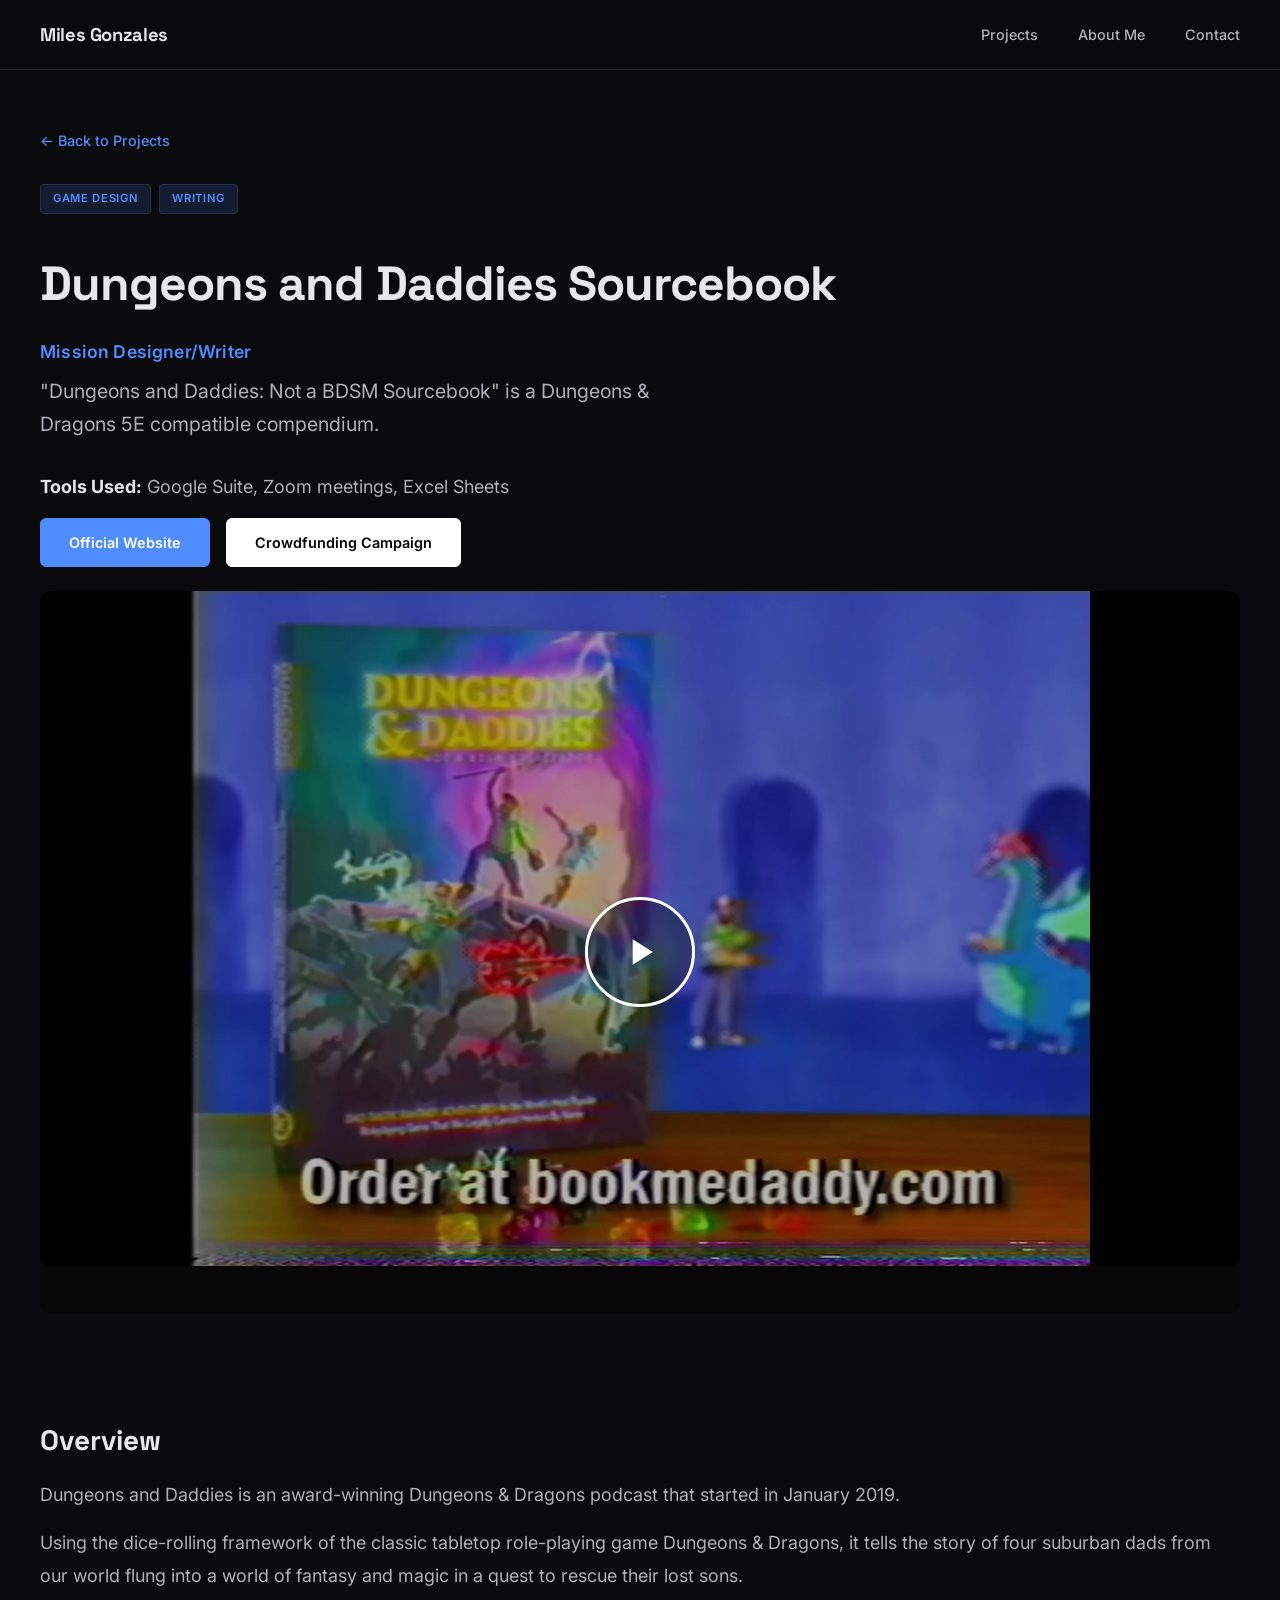
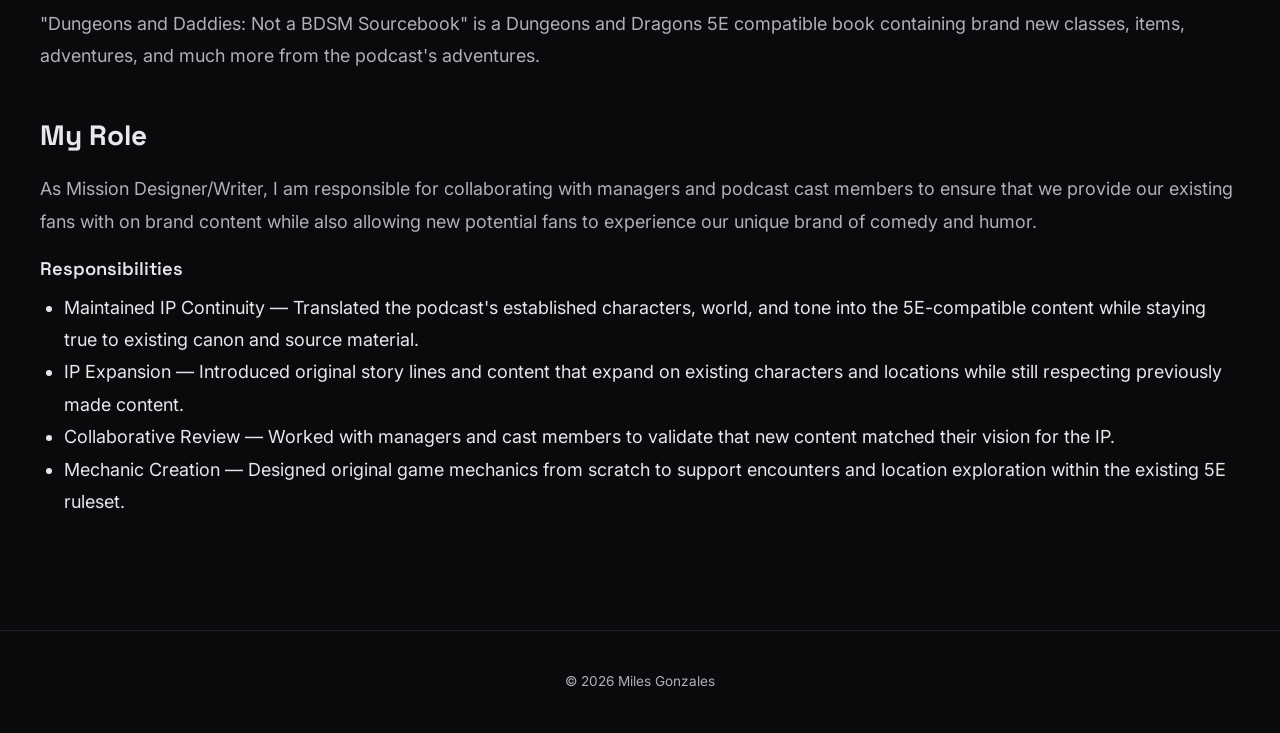
==== pages/dungeons-and-daddies-sourcebook.html @ c2783fa1 "Added content to D&Daddies Section" ====
<!DOCTYPE html>
<html lang="en">
<head>
  <meta charset="UTF-8">
  <meta name="viewport" content="width=device-width, initial-scale=1.0">
  <title>Dungeons and Daddies Sourcebook | Miles Gonzales</title>
  <link rel="stylesheet" href="../styles.css">
  <link rel="preconnect" href="https://fonts.googleapis.com">
  <link rel="preconnect" href="https://fonts.gstatic.com" crossorigin>
  <link href="https://fonts.googleapis.com/css2?family=Inter:wght@400;500;600;700&family=Space+Grotesk:wght@500;700&display=swap" rel="stylesheet">
  <style>
    .project-hero {
      padding: 8rem 2.5rem 4rem;
      max-width: 1400px;
      margin: 0 auto;
    }
    .project-hero .project-tag {
      position: static;
      display: inline-block;
      margin-bottom: 1rem;
    }
    .project-hero h1 {
      font-family: var(--font-display);
      font-size: clamp(2rem, 4vw, 3rem);
      font-weight: 700;
      letter-spacing: -0.02em;
      margin-bottom: 1rem;
    }
    .project-hero .lead {
      color: var(--text-muted);
      font-size: 1.225rem;
      line-height: 1.7;
      max-width: 640px;
      margin-bottom: 2rem;
    }
    .project-body {
      max-width: 1400px;
      margin: 0 auto;
      padding: 0 2.5rem 6rem;
    }
    .project-body h2 {
      font-family: var(--font-display);
      font-size: 1.75rem;
      font-weight: 700;
      margin: 2.5rem 0 1rem;
    }
    .project-body p {
      color: var(--text-muted);
      font-size: 1.125rem;
      line-height: 1.8;
      margin-bottom: 1rem;
    }
    .back-link {
      display: inline-flex;
      align-items: center;
      gap: 0.5rem;
      color: var(--accent);
      text-decoration: none;
      font-size: 0.9rem;
      font-weight: 500;
      margin-bottom: 2rem;
      transition: color 0.2s;
    }
    .back-link:hover { color: var(--accent-hover); }
    .project-cover {
      aspect-ratio: 16 / 9;
      border-radius: 12px;
      margin-bottom: 3rem;
    }

    @media (max-width: 768px) {
      .project-hero { padding: 6rem 1.5rem 2rem; }
      .project-body { padding: 0 1.5rem 4rem; }
    }
  </style>
</head>
<body>
  <nav class="navbar">
    <a href="../index.html" class="nav-logo">Miles Gonzales</a>
    <ul class="nav-links">
      <li><a href="../index.html#projects">Projects</a></li>
      <li><a href="../index.html#about">About Me</a></li>
      <li><a href="../index.html#contact">Contact</a></li>
    </ul>
    <button class="nav-toggle" aria-label="Toggle menu">
      <span></span><span></span><span></span>
    </button>
  </nav>

  <!-- ── Hero ── -->
  <section class="project-hero">
    <a href="../index.html#projects" class="back-link">&larr; Back to Projects</a>
    <div class="project-tags" style="display: flex; gap: 0.5rem; margin-bottom: 1rem;">
      <span class="project-tag">Game Design</span>
      <span class="project-tag">Writing</span>
    </div>
    <h1>Dungeons and Daddies Sourcebook</h1>
    <p class="project-role" style="color: var(--text); font-weight: 600; font-size: 1.1rem; margin-bottom: 0.5rem;">Mission Designer/Writer</p>
    <p class="lead">"Dungeons and Daddies: Not a BDSM Sourcebook" is a Dungeons &amp; Dragons 5E compatible compendium.</p>
    <p style="color: var(--text-muted); font-size: 1.125rem; margin-bottom: 1rem;"><strong style="color: var(--text);">Tools Used:</strong> Google Suite, Zoom meetings, Excel Sheets</p>
    <div style="display: flex; gap: 1rem; margin-bottom: 1.5rem;">
      <a href="https://www.dungeonsanddaddies.com/" class="btn btn-primary" target="_blank" rel="noopener">Official Website</a>
      <a href="https://www.backerkit.com/c/projects/rocketjump/dungeons-and-daddies-not-a-bdsm-sourcebook" class="btn btn-white" target="_blank" rel="noopener">Crowdfunding Campaign</a>
    </div>
    <div class="trailer-wrapper" style="position: relative; width: 100%; border-radius: 12px; overflow: hidden; cursor: pointer;" onclick="playTrailer(this)">
      <video class="project-cover" preload="metadata" poster="../Resources/Dungeons%20and%20Daddies%20Sourcebook/commercial-first-frame.jpg" style="width: 100%; border-radius: 12px; display: block;">
        <source src="../Resources/Dungeons%20and%20Daddies%20Sourcebook/obscure%2080s%20animated%20ttrpg%20commercial.mp4" type="video/mp4">
        Your browser does not support the video tag.
      </video>
      <div class="trailer-play-btn" style="position: absolute; inset: 0; display: flex; align-items: center; justify-content: center; background: rgba(0,0,0,0.3); transition: background 0.3s;">
        <div style="width: 110px; height: 110px; border-radius: 50%; background: rgba(0,0,0,0.35); border: 3px solid #fff; display: flex; align-items: center; justify-content: center; transition: transform 0.2s;">
          <svg width="44" height="44" viewBox="0 0 24 24" fill="none">
            <path d="M8 5v14l11-7L8 5z" fill="#fff"/>
          </svg>
        </div>
      </div>
    </div>
  </section>

  <div class="project-body" style="padding-top: 0;">
    <h2>Overview</h2>
    <p>Dungeons and Daddies is an award-winning Dungeons &amp; Dragons podcast that started in January 2019.</p>
    <p>Using the dice-rolling framework of the classic tabletop role-playing game Dungeons &amp; Dragons, it tells the story of four suburban dads from our world flung into a world of fantasy and magic in a quest to rescue their lost sons.</p>
    <p>"Dungeons and Daddies: Not a BDSM Sourcebook" is a Dungeons and Dragons 5E compatible book containing brand new classes, items, adventures, and much more from the podcast's adventures.</p>

    <h2>My Role</h2>
    <p>As Mission Designer/Writer, I am responsible for collaborating with managers and podcast cast members to ensure that we provide our existing fans with on brand content while also allowing new potential fans to experience our unique brand of comedy and humor.</p>
    <h3 style="font-family: var(--font-display); font-size: 1.15rem; font-weight: 600; margin: 1rem 0 0.5rem; color: var(--text);">Responsibilities</h3>
    <ul style="list-style: disc; padding-left: 1.5rem; color: var(--text); margin-bottom: 1rem; font-size: 1.125rem; line-height: 1.8;">
      <li>Maintained IP Continuity &mdash; Translated the podcast's established characters, world, and tone into the 5E-compatible content while staying true to existing canon and source material.</li>
      <li>IP Expansion &mdash; Introduced original story lines and content that expand on existing characters and locations while still respecting previously made content.</li>
      <li>Collaborative Review &mdash; Worked with managers and cast members to validate that new content matched their vision for the IP.</li>
      <li>Mechanic Creation &mdash; Designed original game mechanics from scratch to support encounters and location exploration within the existing 5E ruleset.</li>
    </ul>
  </div>

  <footer class="footer">
    <p>&copy; 2026 Miles Gonzales</p>
  </footer>

  <script>
    function playTrailer(wrapper) {
      const video = wrapper.querySelector('video');
      const btn = wrapper.querySelector('.trailer-play-btn');
      btn.style.display = 'none';
      video.controls = true;
      video.currentTime = 0;
      video.volume = 0.4;
      video.play();
      wrapper.style.cursor = 'default';
      wrapper.onclick = null;
    }
  </script>
</body>
</html>
---- styles.css ----
*,
*::before,
*::after {
  margin: 0;
  padding: 0;
  box-sizing: border-box;
}

:root {
  --bg: #0a0a0c;
  --surface: #121215;
  --surface-light: #1a1a1f;
  --border: #222228;
  --text: #e8e8ec;
  --text-muted: #b0b0b8;
  --accent: #4f8cff;
  --accent-hover: #6fa0ff;
  --accent-glow: rgba(79, 140, 255, 0.15);
  --font-body: 'Inter', -apple-system, BlinkMacSystemFont, "Segoe UI", sans-serif;
  --font-display: 'Space Grotesk', 'Inter', sans-serif;
}

html {
  scroll-behavior: smooth;
}

body {
  font-family: var(--font-body);
  background: var(--bg);
  color: var(--text);
  line-height: 1.6;
  overflow-x: hidden;
}

/* ── Navbar ── */
.navbar {
  display: flex;
  align-items: center;
  justify-content: space-between;
  padding: 1.25rem 2.5rem;
  background: rgba(10, 10, 12, 0.85);
  backdrop-filter: blur(16px);
  -webkit-backdrop-filter: blur(16px);
  border-bottom: 1px solid var(--border);
  position: fixed;
  top: 0;
  left: 0;
  right: 0;
  z-index: 100;
}

.nav-logo {
  font-family: var(--font-display);
  font-size: 1.15rem;
  font-weight: 700;
  color: var(--text);
  text-decoration: none;
  letter-spacing: -0.02em;
}

.nav-links {
  display: flex;
  list-style: none;
  gap: 2.5rem;
}

.nav-links a {
  color: var(--text-muted);
  text-decoration: none;
  font-size: 0.9rem;
  font-weight: 500;
  transition: color 0.2s;
}

.nav-links a:hover {
  color: var(--text);
}

.nav-toggle {
  display: none;
  flex-direction: column;
  gap: 5px;
  background: none;
  border: none;
  cursor: pointer;
  padding: 4px;
}

.nav-toggle span {
  display: block;
  width: 22px;
  height: 2px;
  background: var(--text);
  border-radius: 2px;
  transition: transform 0.3s, opacity 0.3s;
}

/* ── Hero ── */
.hero {
  position: relative;
  min-height: 60vh;
  display: flex;
  align-items: center;
  justify-content: center;
  padding: 8rem 2.5rem 4rem;
  overflow: hidden;
}

.hero-backdrop {
  position: absolute;
  inset: 0;
  background:
    radial-gradient(ellipse 80% 60% at 20% 40%, rgba(79, 140, 255, 0.06) 0%, transparent 70%),
    radial-gradient(ellipse 60% 50% at 80% 60%, rgba(120, 80, 255, 0.04) 0%, transparent 70%);
  pointer-events: none;
}

.hero-content {
  position: relative;
  max-width: 1400px;
  width: 100%;
  padding: 0 2.5rem;
}

.hero-inner {
  display: flex;
  align-items: center;
  gap: 3.5rem;
}

.hero-text {
  flex: 1;
}

.hero-headshot {
  flex-shrink: 0;
  width: 340px;
  align-self: stretch;
  border-radius: 16px;
  overflow: hidden;
  border: 3px solid var(--border);
  box-shadow: 0 8px 32px rgba(0, 0, 0, 0.4), 0 0 0 1px rgba(79, 140, 255, 0.1);
  opacity: 0;
  transform: scale(0.9);
  animation: fadeUp 0.6s ease forwards 0.8s;
}

.hero-headshot img {
  width: 100%;
  height: 100%;
  object-fit: cover;
}

.hero-greeting {
  font-size: 1rem;
  font-weight: 500;
  color: var(--accent);
  letter-spacing: 0.08em;
  text-transform: uppercase;
  margin-bottom: 1.25rem;
  opacity: 0;
  transform: translateY(20px);
  animation: fadeUp 0.6s ease forwards 0.2s;
}

.hero-title {
  font-family: var(--font-display);
  font-size: clamp(2.5rem, 6vw, 4.5rem);
  font-weight: 700;
  line-height: 1.15;
  letter-spacing: -0.03em;
  margin-bottom: 1.5rem;
}

.hero-line {
  display: block;
  opacity: 0;
  transform: translateY(30px);
  animation: fadeUp 0.6s ease forwards;
}

.hero-line:nth-child(1) { animation-delay: 0.4s; }
.hero-line:nth-child(2) { animation-delay: 0.55s; color: var(--text-muted); }
.hero-line:nth-child(3) { animation-delay: 0.7s; color: var(--text-muted); }

.hero-subtitle {
  font-size: 1.1rem;
  color: var(--text-muted);
  max-width: 540px;
  line-height: 1.7;
  margin-bottom: 2.5rem;
  opacity: 0;
  transform: translateY(20px);
  animation: fadeUp 0.6s ease forwards 0.9s;
}

.hero-cta {
  display: flex;
  gap: 1rem;
  flex-wrap: wrap;
  opacity: 0;
  transform: translateY(20px);
  animation: fadeUp 0.6s ease forwards 1.1s;
}

.hero-scroll-hint {
  display: none;
}

.scroll-line {
  width: 1px;
  height: 40px;
  background: linear-gradient(to bottom, var(--text-muted), transparent);
  animation: scrollPulse 2s ease-in-out infinite;
}

@keyframes fadeUp {
  to { opacity: 1; transform: translateY(0); }
}

@keyframes fadeIn {
  to { opacity: 1; }
}

@keyframes scrollPulse {
  0%, 100% { opacity: 0.4; }
  50% { opacity: 1; }
}

/* ── Buttons ── */
.btn {
  display: inline-block;
  padding: 0.75rem 1.75rem;
  font-size: 0.9rem;
  font-weight: 600;
  font-family: var(--font-body);
  text-decoration: none;
  border-radius: 6px;
  transition: all 0.25s ease;
  cursor: pointer;
}

.btn-primary {
  background: var(--accent);
  color: #fff;
  border: 1px solid var(--accent);
}

.btn-primary:hover {
  background: var(--accent-hover);
  box-shadow: 0 4px 24px var(--accent-glow);
}

.btn-outline {
  background: transparent;
  color: var(--text);
  border: 1px solid #fff;
}

.btn-outline:hover {
  border-color: var(--accent);
  background: var(--accent);
  color: #fff;
}

.btn-white {
  background: #fff;
  color: #000;
  border: 1px solid #fff;
}

.btn-white:hover {
  background: transparent;
  color: #fff;
  border-color: #fff;
}

/* ── Sections ── */
.section {
  max-width: 1400px;
  margin: 0 auto;
  padding: 6rem 2.5rem;
}

.section-label {
  font-size: 0.8rem;
  font-weight: 600;
  color: var(--accent);
  letter-spacing: 0.1em;
  text-transform: uppercase;
  margin-bottom: 0.5rem;
}

.section-title {
  font-family: var(--font-display);
  font-size: clamp(1.75rem, 3vw, 2.5rem);
  font-weight: 700;
  letter-spacing: -0.02em;
  margin-bottom: 3rem;
}

/* ── Projects ── */
.project-list {
  display: flex;
  flex-direction: column;
  gap: 3.5rem;
}

.project-card {
  display: grid;
  grid-template-columns: 3fr 2fr;
  gap: 0;
  background: var(--surface);
  border: 1px solid var(--border);
  border-radius: 14px;
  overflow: hidden;
  transition: border-color 0.35s ease, box-shadow 0.35s ease;
}

.project-card.is-hidden {
  display: none;
}

.project-card:hover {
  border-color: rgba(79, 140, 255, 0.2);
  box-shadow: 0 12px 40px rgba(0, 0, 0, 0.3);
}

/* Gallery: large image on top, horizontal thumbs below */
.project-gallery {
  display: flex;
  flex-direction: column;
  gap: 4px;
  padding: 4px;
  background: #0e0e11;
}

.gallery-main {
  position: relative;
  aspect-ratio: 16 / 9;
  border-radius: 8px;
  overflow: hidden;
}

.main-image {
  position: absolute;
  inset: 0;
  opacity: 0;
  transition: opacity 0.35s ease;
  background-size: contain;
  background-position: center;
  background-repeat: no-repeat;
  background-color: #0e0e11;
}

.main-image.active {
  opacity: 1;
}

video.main-image {
  width: 100%;
  height: 100%;
  object-fit: contain;
}

.gallery-thumbs {
  display: flex;
  flex-direction: row;
  gap: 4px;
  height: 72px;
}

.gallery-thumb {
  flex: 1;
  border: 2px solid transparent;
  border-radius: 6px;
  cursor: pointer;
  transition: border-color 0.2s, opacity 0.2s;
  opacity: 0.45;
  background-size: contain;
  background-position: center;
  background-repeat: no-repeat;
  background-color: #0e0e11;
}

.gallery-thumb:hover {
  opacity: 0.75;
}

.gallery-thumb.active {
  border-color: var(--accent);
  opacity: 1;
}

.gallery-thumb-video {
  position: relative;
  background-color: #1a1a1f;
}

.thumb-play-icon {
  position: absolute;
  inset: 0;
  display: flex;
  align-items: center;
  justify-content: center;
  color: #fff;
  font-size: 1rem;
  background: rgba(0, 0, 0, 0.35);
  text-shadow: 0 1px 3px rgba(0, 0, 0, 0.8);
}

/* Project info panel */
.project-tag {
  display: inline-block;
  padding: 0.3rem 0.75rem;
  font-size: 0.7rem;
  font-weight: 600;
  text-transform: uppercase;
  letter-spacing: 0.06em;
  color: var(--accent);
  background: var(--accent-glow);
  border: 1px solid rgba(79, 140, 255, 0.15);
  border-radius: 4px;
  align-self: flex-start;
}

.project-tags {
  display: flex;
  gap: 0.5rem;
  margin-bottom: 1.25rem;
}

.project-info {
  padding: 2.5rem 2.5rem;
  display: flex;
  flex-direction: column;
  justify-content: center;
}

.project-info h4 {
  font-family: var(--font-display);
  font-size: 2rem;
  font-weight: 700;
  margin-bottom: 0.75rem;
  letter-spacing: -0.02em;
  padding-bottom: 0.75rem;
  border-bottom: 2px solid var(--accent);
  display: inline-block;
}

.project-info p {
  color: var(--text-muted);
  font-size: 0.95rem;
  line-height: 1.75;
  margin-bottom: 1.25rem;
}

.project-role {
  color: var(--accent) !important;
  font-weight: 600;
  font-size: 1.1rem;
  margin-bottom: 1.25rem;
  letter-spacing: 0.01em;
}

.project-info h5 {
  font-family: var(--font-display);
  font-size: 0.85rem;
  font-weight: 600;
  text-transform: uppercase;
  letter-spacing: 0.06em;
  color: var(--text);
  margin-bottom: 0.6rem;
}

.project-info ul {
  list-style: none;
  margin-bottom: 1.75rem;
}

.project-info ul li {
  position: relative;
  padding-left: 1.1rem;
  color: var(--text);
  font-size: 0.88rem;
  line-height: 1.7;
  margin-bottom: 0.35rem;
}

.project-info ul li::before {
  content: '';
  position: absolute;
  left: 0;
  top: 0.55em;
  width: 5px;
  height: 5px;
  border-radius: 50%;
  background: var(--accent);
}

.btn-sm {
  padding: 0.85rem 2rem;
  font-size: 1rem;
  align-self: flex-start;
}

/* ── About ── */
.about-grid {
  display: grid;
  grid-template-columns: 1fr 1fr;
  gap: 3rem;
  align-items: stretch;
}
.about-photo {
  position: relative;
  overflow: hidden;
  border-radius: 12px;
}
.about-photo img {
  position: absolute;
  top: 0;
  left: 0;
  width: 100%;
  height: 100%;
  object-fit: cover;
}

.about-text p {
  color: var(--text-muted);
  font-size: 1.05rem;
  line-height: 1.75;
  margin-bottom: 1rem;
}

.about-disciplines {
  display: flex;
  flex-direction: column;
  gap: 1.5rem;
}

.discipline {
  padding: 1.25rem 1.5rem;
  background: var(--surface);
  border: 1px solid var(--border);
  border-radius: 10px;
  transition: border-color 0.25s;
}

.discipline:hover {
  border-color: rgba(79, 140, 255, 0.25);
}

.discipline h4 {
  font-family: var(--font-display);
  font-size: 1rem;
  font-weight: 700;
  margin-bottom: 0.4rem;
  color: var(--text);
}

.discipline p {
  color: var(--text-muted);
  font-size: 0.85rem;
  line-height: 1.6;
}

/* ── Contact ── */
.section-contact {
  text-align: center;
}

.contact-text {
  color: var(--text-muted);
  font-size: 1.1rem;
  margin-bottom: 2rem;
}

.contact-links {
  display: flex;
  gap: 1rem;
  justify-content: center;
  flex-wrap: wrap;
}

/* ── Footer ── */
.footer {
  text-align: center;
  padding: 2.5rem;
  color: var(--text-muted);
  border-top: 1px solid var(--border);
  font-size: 0.85rem;
}

/* ── Scroll reveal ── */
.reveal {
  opacity: 0;
  transform: translateY(32px);
  transition: opacity 0.7s ease, transform 0.7s ease;
}

.reveal.visible {
  opacity: 1;
  transform: translateY(0);
}

/* ── Responsive ── */
@media (max-width: 768px) {
  .navbar {
    padding: 1rem 1.5rem;
  }

  .nav-links {
    display: none;
    position: absolute;
    top: 100%;
    left: 0;
    right: 0;
    flex-direction: column;
    background: rgba(10, 10, 12, 0.95);
    backdrop-filter: blur(16px);
    padding: 1.5rem;
    gap: 1.25rem;
    border-bottom: 1px solid var(--border);
  }

  .nav-links.open {
    display: flex;
  }

  .nav-toggle {
    display: flex;
  }

  .hero {
    padding: 7rem 1.5rem 3rem;
    min-height: 50vh;
  }

  .hero-inner {
    flex-direction: column-reverse;
    gap: 2rem;
    text-align: center;
  }

  .hero-headshot {
    width: 100%;
    height: 240px;
  }

  .hero-cta {
    justify-content: center;
  }

  .hero-subtitle {
    font-size: 1rem;
  }

  .section {
    padding: 4rem 1.5rem;
  }

  .project-card {
    grid-template-columns: 1fr;
  }

  .gallery-main {
    aspect-ratio: 16 / 9;
  }

  .gallery-thumbs {
    height: 56px;
  }

  .project-info {
    padding: 1.5rem;
  }

  .project-info h4 {
    font-size: 1.35rem;
  }

  .about-grid {
    grid-template-columns: 1fr;
    gap: 2rem;
  }

  .hero-scroll-hint {
    display: none;
  }
}
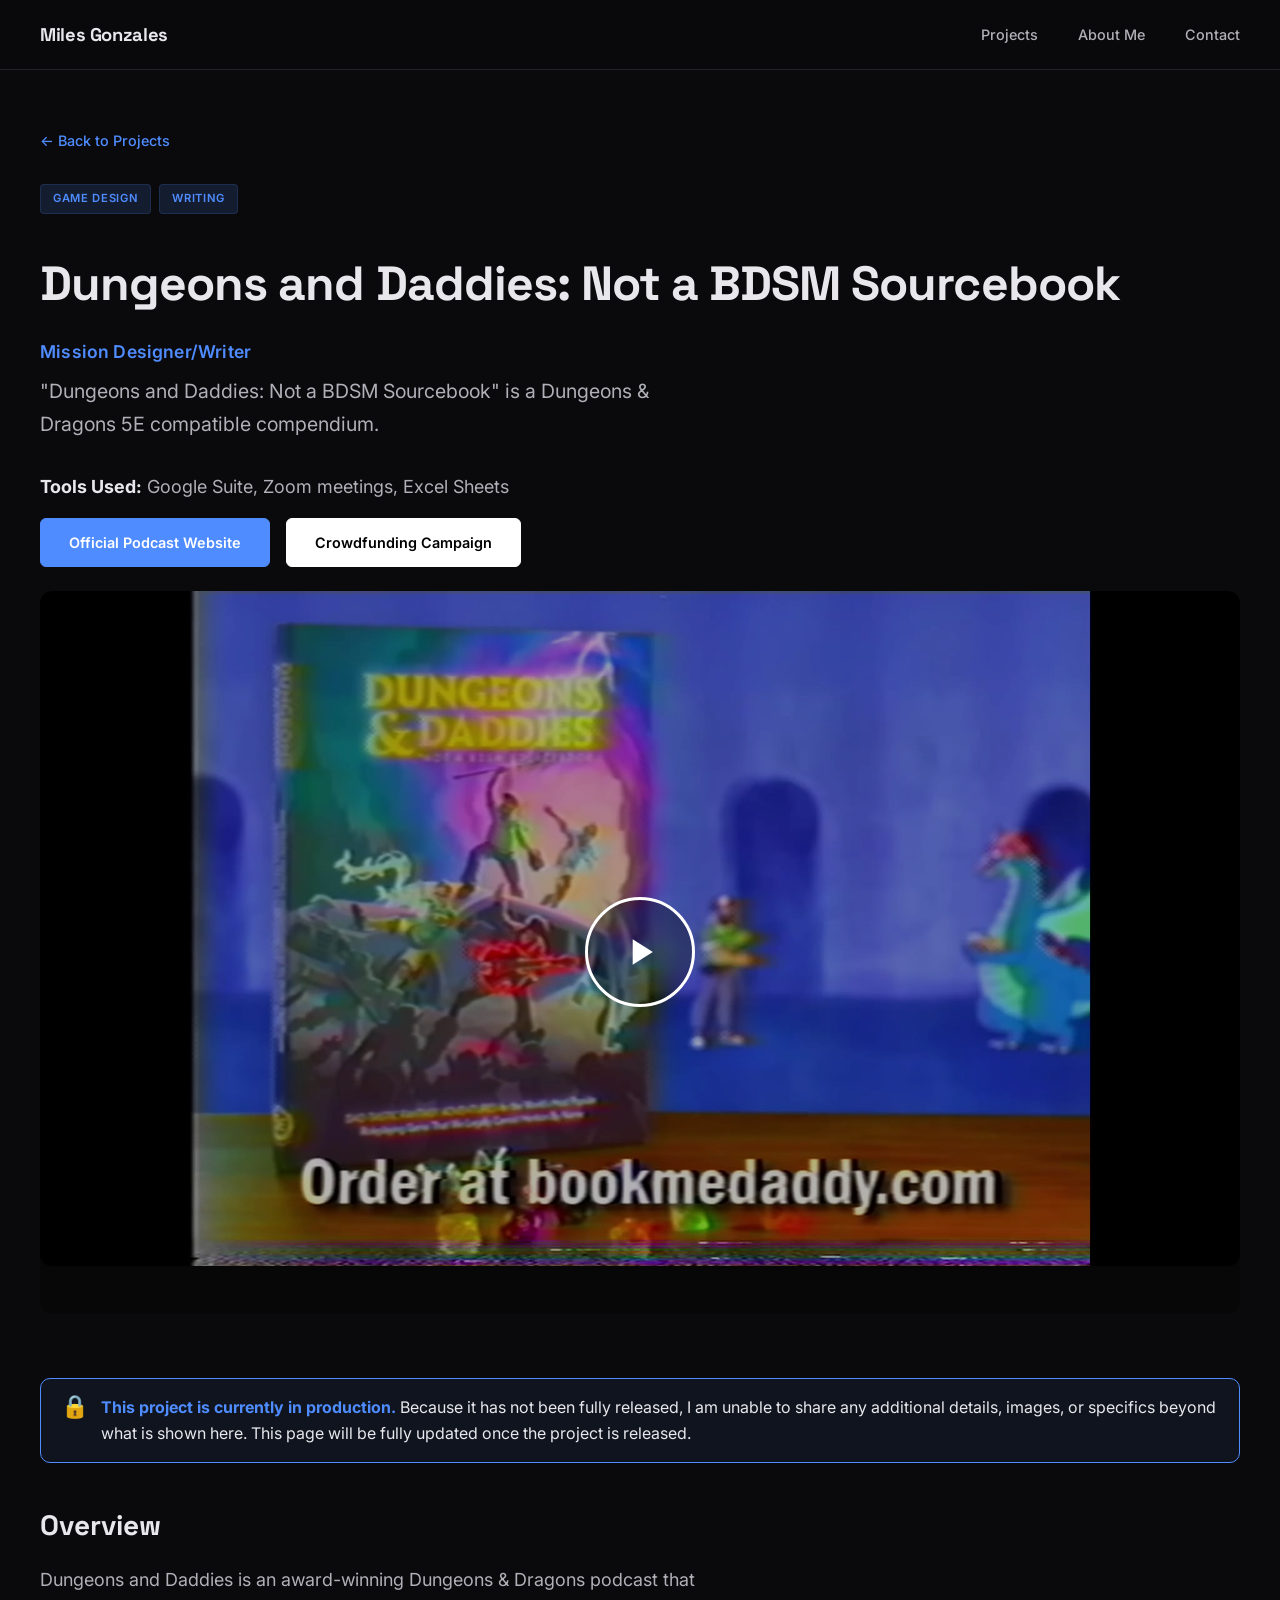
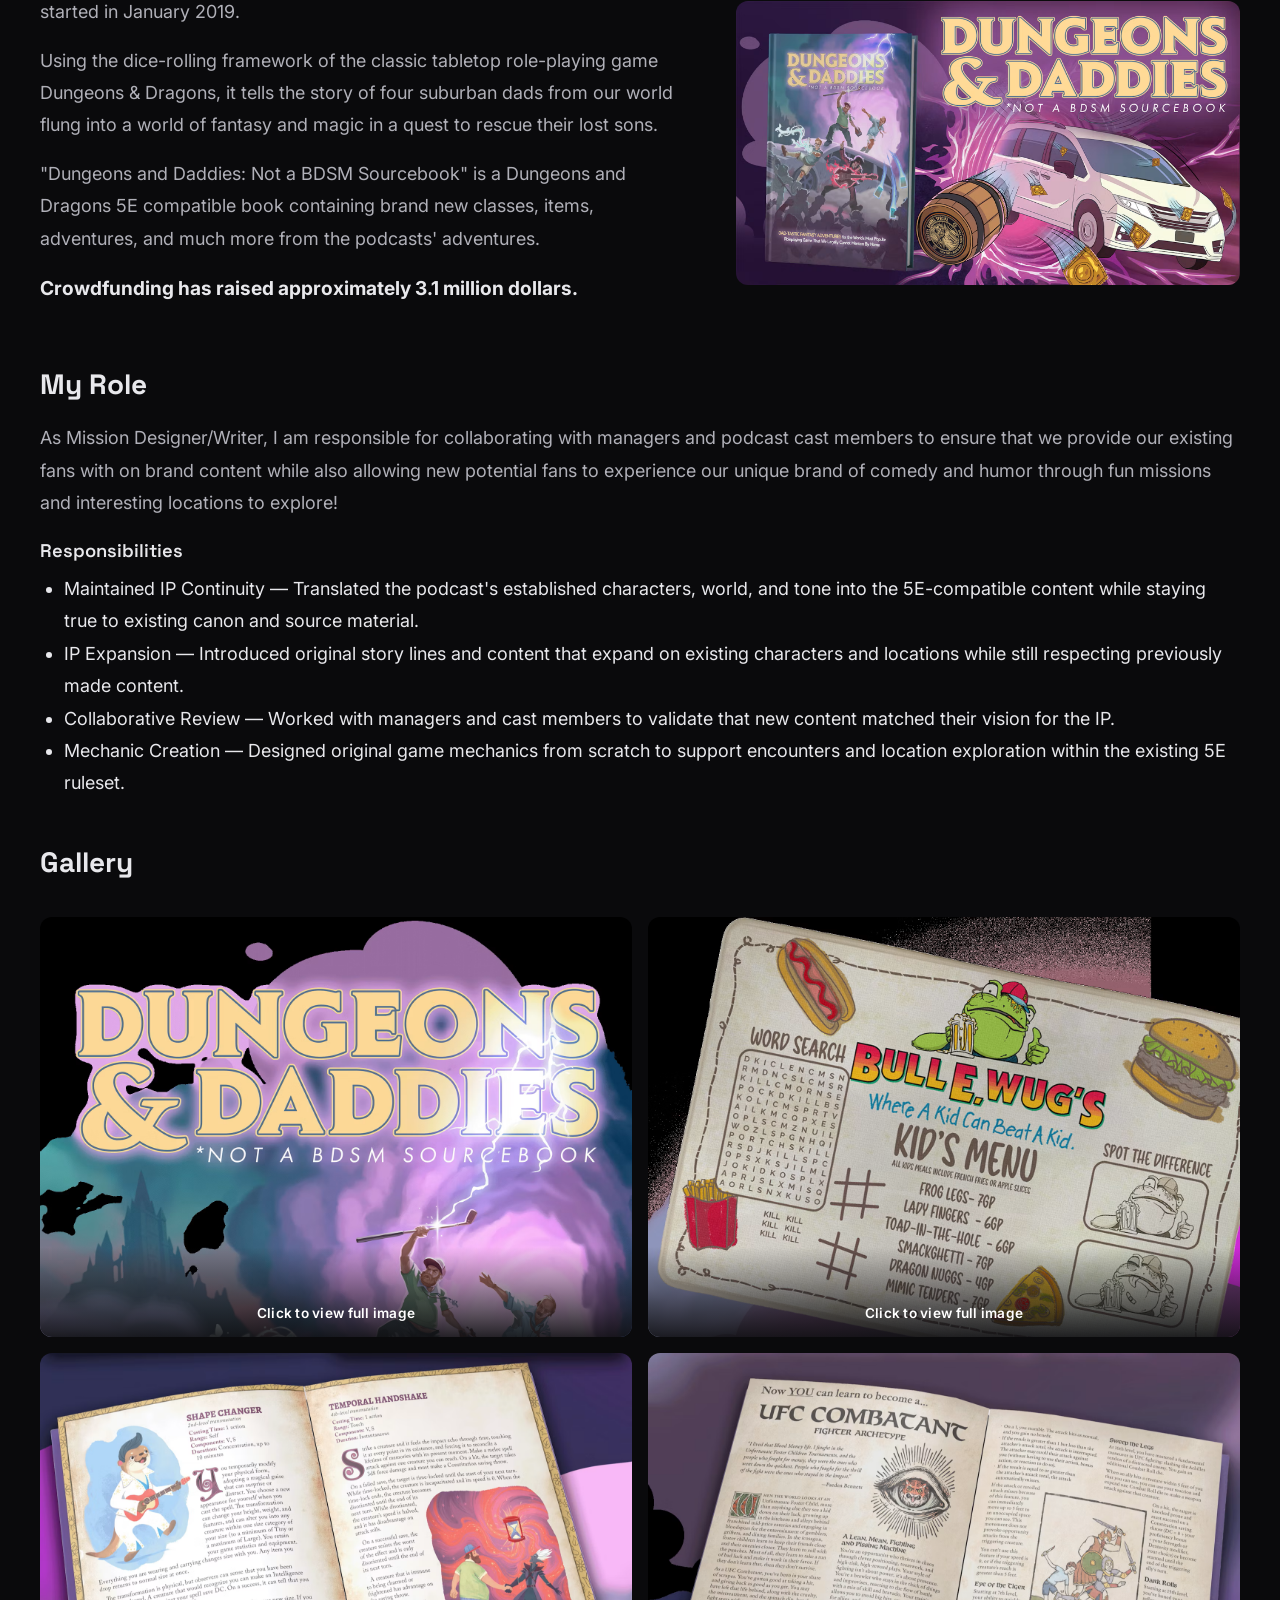
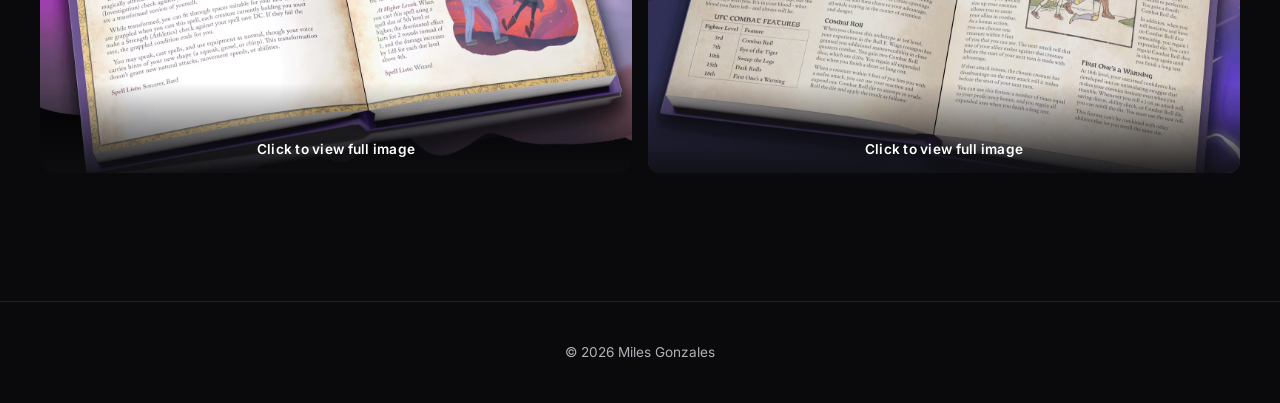
==== commit 563eae3b: "Finished Dungeons and Daddies section" ====
--- a/pages/dungeons-and-daddies-sourcebook.html
+++ b/pages/dungeons-and-daddies-sourcebook.html
@@ -3,7 +3,7 @@
 <head>
   <meta charset="UTF-8">
   <meta name="viewport" content="width=device-width, initial-scale=1.0">
-  <title>Dungeons and Daddies Sourcebook | Miles Gonzales</title>
+  <title>Dungeons and Daddies: Not a BDSM Sourcebook | Miles Gonzales</title>
   <link rel="stylesheet" href="../styles.css">
   <link rel="preconnect" href="https://fonts.googleapis.com">
   <link rel="preconnect" href="https://fonts.gstatic.com" crossorigin>
@@ -68,9 +68,96 @@
       margin-bottom: 3rem;
     }
 
+    .dd-gallery {
+      display: grid;
+      grid-template-columns: repeat(2, 1fr);
+      gap: 1rem;
+      margin: 2rem 0;
+    }
+    .dd-gallery-item {
+      position: relative;
+      width: 100%;
+      height: 420px;
+      overflow: hidden;
+      border-radius: 12px;
+      cursor: pointer;
+    }
+    .dd-gallery-item img {
+      width: 100%;
+      display: block;
+      object-fit: cover;
+      object-position: top;
+      transition: transform 0.3s;
+    }
+    .dd-gallery-item:hover img {
+      transform: scale(1.02);
+    }
+    .dd-gallery-fade {
+      position: absolute;
+      inset: auto 0 0 0;
+      height: 90px;
+      background: linear-gradient(to bottom, rgba(14,14,17,0) 0%, rgba(14,14,17,0.9) 100%);
+      display: flex;
+      align-items: flex-end;
+      justify-content: center;
+      padding-bottom: 0.75rem;
+      color: #fff;
+      font-size: 0.85rem;
+      font-weight: 600;
+      letter-spacing: 0.02em;
+      pointer-events: none;
+    }
+
+    /* Lightbox styles */
+    .lightbox {
+      display: none;
+      position: fixed;
+      top: 0;
+      left: 0;
+      width: 100%;
+      height: 100%;
+      background: rgba(0, 0, 0, 0.9);
+      z-index: 1000;
+      justify-content: center;
+      align-items: center;
+      cursor: pointer;
+    }
+    .lightbox.open {
+      display: flex;
+    }
+    .lightbox img {
+      max-width: 90%;
+      max-height: 90%;
+      border-radius: 12px;
+      object-fit: contain;
+      cursor: default;
+      animation: lightboxFadeIn 0.3s ease;
+    }
+    @keyframes lightboxFadeIn {
+      from { opacity: 0; transform: scale(0.95); }
+      to { opacity: 1; transform: scale(1); }
+    }
+    .lightbox-close {
+      position: absolute;
+      top: 1.5rem;
+      right: 2rem;
+      background: none;
+      border: none;
+      color: #fff;
+      font-size: 2.5rem;
+      cursor: pointer;
+      opacity: 0.7;
+      transition: opacity 0.2s;
+    }
+    .lightbox-close:hover {
+      opacity: 1;
+    }
+
     @media (max-width: 768px) {
       .project-hero { padding: 6rem 1.5rem 2rem; }
       .project-body { padding: 0 1.5rem 4rem; }
+      .dd-gallery { grid-template-columns: 1fr; }
+      .dd-overview-row { flex-direction: column !important; }
     }
   </style>
 </head>
@@ -94,12 +181,12 @@
       <span class="project-tag">Game Design</span>
       <span class="project-tag">Writing</span>
     </div>
-    <h1>Dungeons and Daddies Sourcebook</h1>
+    <h1>Dungeons and Daddies: Not a BDSM Sourcebook</h1>
     <p class="project-role" style="color: var(--text); font-weight: 600; font-size: 1.1rem; margin-bottom: 0.5rem;">Mission Designer/Writer</p>
     <p class="lead">"Dungeons and Daddies: Not a BDSM Sourcebook" is a Dungeons &amp; Dragons 5E compatible compendium.</p>
     <p style="color: var(--text-muted); font-size: 1.125rem; margin-bottom: 1rem;"><strong style="color: var(--text);">Tools Used:</strong> Google Suite, Zoom meetings, Excel Sheets</p>
     <div style="display: flex; gap: 1rem; margin-bottom: 1.5rem;">
-      <a href="https://www.dungeonsanddaddies.com/" class="btn btn-primary" target="_blank" rel="noopener">Official Website</a>
+      <a href="https://www.dungeonsanddaddies.com/" class="btn btn-primary" target="_blank" rel="noopener">Official Podcast Website</a>
       <a href="https://www.backerkit.com/c/projects/rocketjump/dungeons-and-daddies-not-a-bdsm-sourcebook" class="btn btn-white" target="_blank" rel="noopener">Crowdfunding Campaign</a>
     </div>
     <div class="trailer-wrapper" style="position: relative; width: 100%; border-radius: 12px; overflow: hidden; cursor: pointer;" onclick="playTrailer(this)">
@@ -118,13 +205,23 @@
   </section>
 
   <div class="project-body" style="padding-top: 0;">
+    <div style="display: flex; gap: 0.75rem; align-items: flex-start; background: rgba(79, 140, 255, 0.08); border: 1px solid var(--accent); border-radius: 10px; padding: 1rem 1.25rem; margin-bottom: 2rem;">
+      <span style="font-size: 1.4rem; line-height: 1;">&#128274;</span>
+      <p style="margin: 0; color: var(--text); font-size: 1rem; line-height: 1.6;"><strong style="color: var(--accent);">This project is currently in production.</strong> Because it has not been fully released, I am unable to share any additional details, images, or specifics beyond what is shown here. This page will be fully updated once the project is released.</p>
+    </div>
     <h2>Overview</h2>
-    <p>Dungeons and Daddies is an award-winning Dungeons &amp; Dragons podcast that started in January 2019.</p>
-    <p>Using the dice-rolling framework of the classic tabletop role-playing game Dungeons &amp; Dragons, it tells the story of four suburban dads from our world flung into a world of fantasy and magic in a quest to rescue their lost sons.</p>
-    <p>"Dungeons and Daddies: Not a BDSM Sourcebook" is a Dungeons and Dragons 5E compatible book containing brand new classes, items, adventures, and much more from the podcast's adventures.</p>
+    <div class="dd-overview-row" style="display: flex; gap: 2.5rem; align-items: center;">
+      <div style="flex: 1.3; min-width: 0;">
+        <p>Dungeons and Daddies is an award-winning Dungeons &amp; Dragons podcast that started in January 2019.</p>
+        <p>Using the dice-rolling framework of the classic tabletop role-playing game Dungeons &amp; Dragons, it tells the story of four suburban dads from our world flung into a world of fantasy and magic in a quest to rescue their lost sons.</p>
+        <p>"Dungeons and Daddies: Not a BDSM Sourcebook" is a Dungeons and Dragons 5E compatible book containing brand new classes, items, adventures, and much more from the podcasts' adventures.</p>
+        <p style="font-size: 1.2em;"><strong style="color: var(--text);">Crowdfunding has raised approximately 3.1 million dollars.</strong></p>
+      </div>
+      <img src="../Resources/Dungeons%20and%20Daddies%20Sourcebook/Dungeons%20and%20Daddies%20Sourcebook%20Landscape@1.5x.png" alt="Dungeons and Daddies Sourcebook Landscape" onclick="openLightbox(this.src)" style="flex: 1; min-width: 0; width: 100%; border-radius: 12px; cursor: pointer;">
+    </div>
 
     <h2>My Role</h2>
-    <p>As Mission Designer/Writer, I am responsible for collaborating with managers and podcast cast members to ensure that we provide our existing fans with on brand content while also allowing new potential fans to experience our unique brand of comedy and humor.</p>
+    <p>As Mission Designer/Writer, I am responsible for collaborating with managers and podcast cast members to ensure that we provide our existing fans with on brand content while also allowing new potential fans to experience our unique brand of comedy and humor through fun missions and interesting locations to explore!</p>
     <h3 style="font-family: var(--font-display); font-size: 1.15rem; font-weight: 600; margin: 1rem 0 0.5rem; color: var(--text);">Responsibilities</h3>
     <ul style="list-style: disc; padding-left: 1.5rem; color: var(--text); margin-bottom: 1rem; font-size: 1.125rem; line-height: 1.8;">
       <li>Maintained IP Continuity &mdash; Translated the podcast's established characters, world, and tone into the 5E-compatible content while staying true to existing canon and source material.</li>
@@ -132,6 +229,32 @@
       <li>Collaborative Review &mdash; Worked with managers and cast members to validate that new content matched their vision for the IP.</li>
       <li>Mechanic Creation &mdash; Designed original game mechanics from scratch to support encounters and location exploration within the existing 5E ruleset.</li>
     </ul>
+
+    <h2>Gallery</h2>
+    <div class="dd-gallery">
+      <div class="dd-gallery-item" onclick="openLightbox('../Resources/Dungeons%20and%20Daddies%20Sourcebook/Dungeons%20and%20Daddies%20Book.png')">
+        <img src="../Resources/Dungeons%20and%20Daddies%20Sourcebook/Dungeons%20and%20Daddies%20Book.png" alt="Dungeons and Daddies Sourcebook Book">
+        <div class="dd-gallery-fade">Click to view full image</div>
+      </div>
+      <div class="dd-gallery-item" onclick="openLightbox('../Resources/Dungeons%20and%20Daddies%20Sourcebook/Adventures.png')">
+        <img src="../Resources/Dungeons%20and%20Daddies%20Sourcebook/Adventures.png" alt="Dungeons and Daddies Sourcebook Adventures">
+        <div class="dd-gallery-fade">Click to view full image</div>
+      </div>
+      <div class="dd-gallery-item" onclick="openLightbox('../Resources/Dungeons%20and%20Daddies%20Sourcebook/Book%20image%201.png')">
+        <img src="../Resources/Dungeons%20and%20Daddies%20Sourcebook/Book%20image%201.png" alt="Dungeons and Daddies Sourcebook Book Image 1">
+        <div class="dd-gallery-fade">Click to view full image</div>
+      </div>
+      <div class="dd-gallery-item" onclick="openLightbox('../Resources/Dungeons%20and%20Daddies%20Sourcebook/Book%202.png')">
+        <img src="../Resources/Dungeons%20and%20Daddies%20Sourcebook/Book%202.png" alt="Dungeons and Daddies Sourcebook Book 2">
+        <div class="dd-gallery-fade">Click to view full image</div>
+      </div>
+    </div>
+  </div>
+
+  <!-- Lightbox Modal -->
+  <div id="lightbox" class="lightbox" onclick="closeLightbox(event)">
+    <button class="lightbox-close" onclick="closeLightbox(event)">&times;</button>
+    <img id="lightbox-img" src="" alt="Gallery image">
   </div>
 
   <footer class="footer">
@@ -150,6 +273,26 @@
       wrapper.style.cursor = 'default';
       wrapper.onclick = null;
     }
+
+    function openLightbox(src) {
+      document.getElementById('lightbox-img').src = src;
+      document.getElementById('lightbox').classList.add('open');
+      document.body.style.overflow = 'hidden';
+    }
+
+    function closeLightbox(e) {
+      if (e.target === document.getElementById('lightbox') || e.target.classList.contains('lightbox-close')) {
+        document.getElementById('lightbox').classList.remove('open');
+        document.body.style.overflow = '';
+      }
+    }
+
+    document.addEventListener('keydown', function(e) {
+      if (e.key === 'Escape') {
+        document.getElementById('lightbox').classList.remove('open');
+        document.body.style.overflow = '';
+      }
+    });
   </script>
 </body>
 </html>
--- a/styles.css
+++ b/styles.css
@@ -330,6 +330,7 @@
 .project-gallery {
   display: flex;
   flex-direction: column;
+  justify-content: space-between;
   gap: 4px;
   padding: 4px;
   background: #0e0e11;
@@ -337,6 +338,8 @@
 
 .gallery-main {
   position: relative;
+  flex: none;
+  width: 100%;
   aspect-ratio: 16 / 9;
   border-radius: 8px;
   overflow: hidden;
@@ -366,8 +369,9 @@
 .gallery-thumbs {
   display: flex;
   flex-direction: row;
+  flex: 1 1 72px;
+  max-height: 160px;
   gap: 4px;
-  height: 72px;
 }
 
 .gallery-thumb {
@@ -668,7 +672,7 @@
   }
 
   .gallery-thumbs {
-    height: 56px;
+    flex-basis: 56px;
   }
 
   .project-info {
